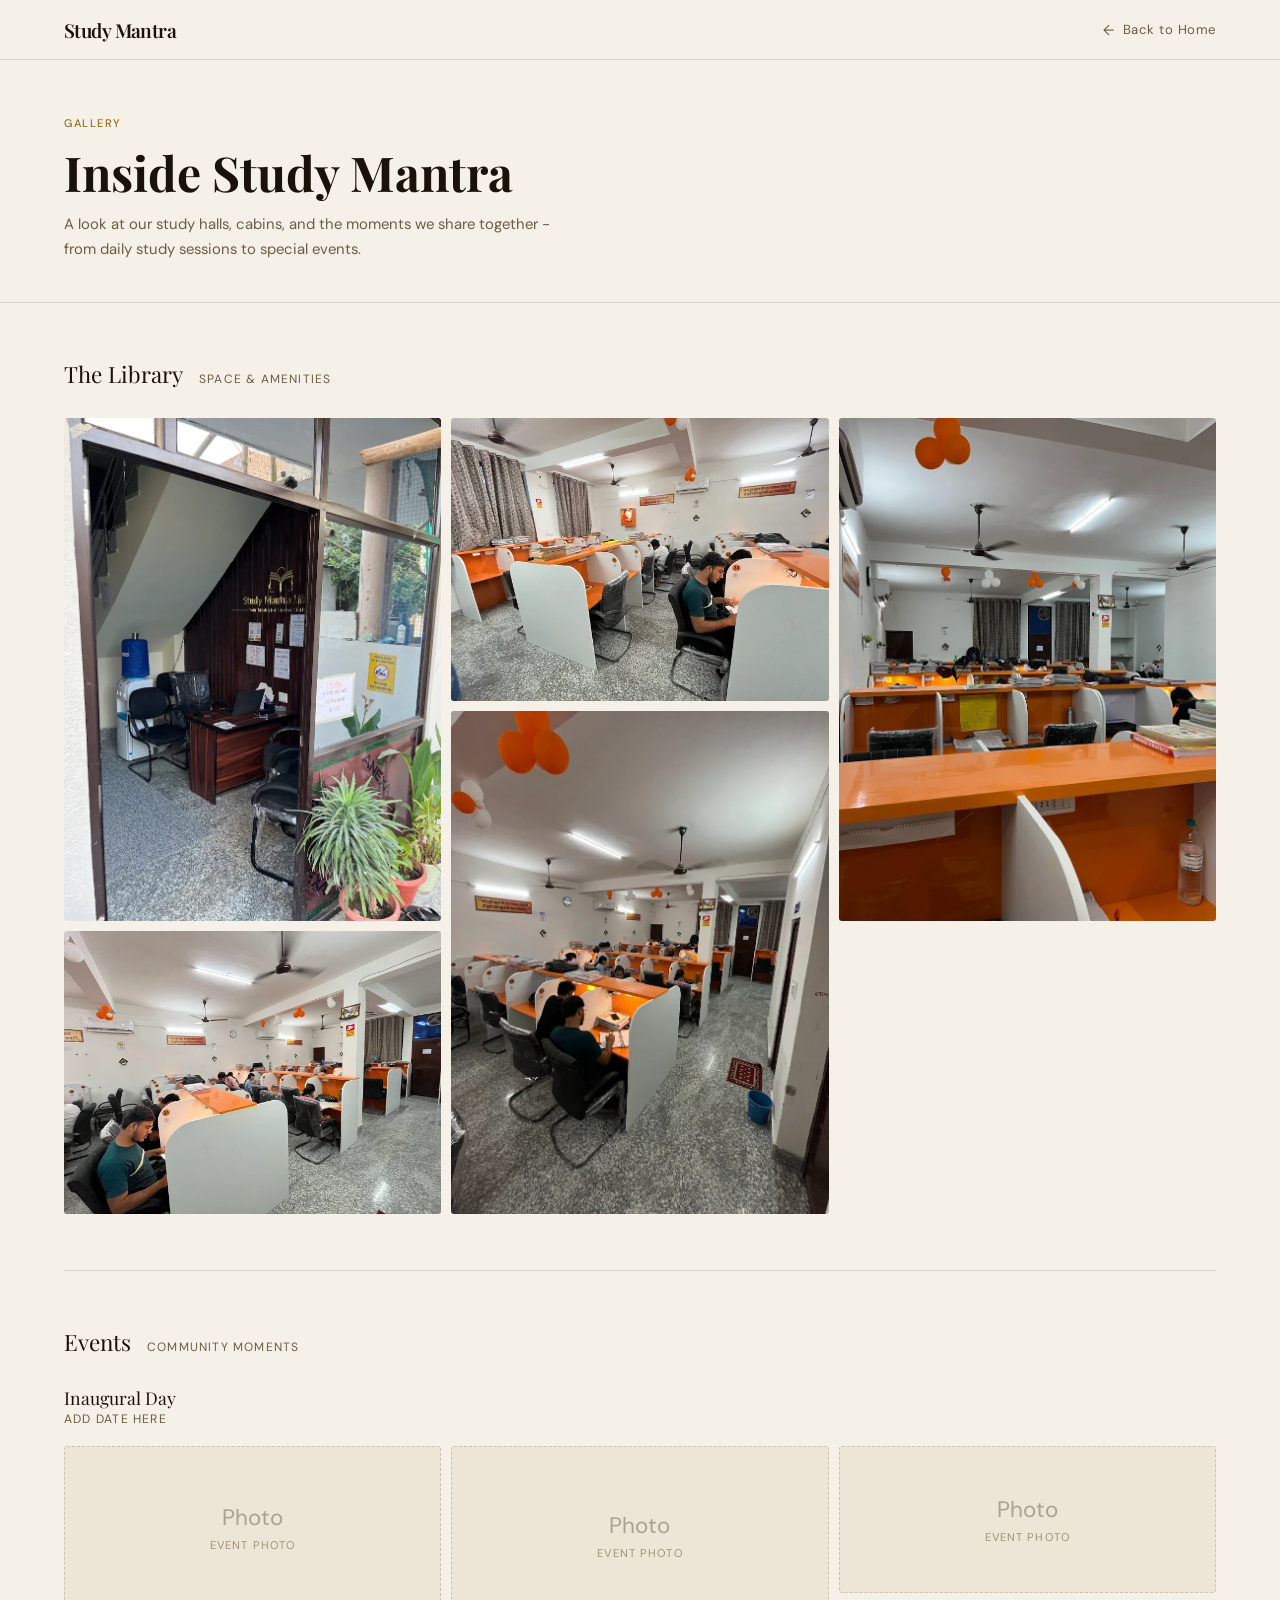
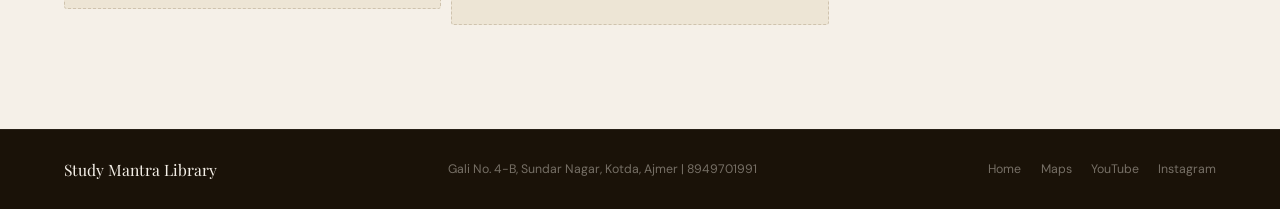
==== gallery.html @ 77e7d01d "fixed logo sizes" ====
<!DOCTYPE html>
<html lang="en">
<head>
  <meta charset="UTF-8" />
  <meta name="viewport" content="width=device-width, initial-scale=1.0" />
  <title>Gallery - Study Mantra Library</title>
  <meta
    name="description"
    content="Photos of Study Mantra Library - the study hall, cabins, amenities, and community events."
  />
  <link rel="icon" type="image/png" href="images/favicon.png" />
  <link rel="stylesheet" href="style.css" />
</head>
<body>

<!-- MINIMAL NAV -->
<nav class="nav-minimal">
  <a class="nav-logo" href="index.html">
    <img
      class="nav-logo-mark"
      src="images/logo.png"
      alt="Study Mantra"
      onerror="this.style.display='none';"
    />
    <span class="nav-logo-text">Study Mantra</span>
  </a>
  <a class="nav-back" href="index.html">Back to Home</a>
</nav>

<!-- GALLERY HERO -->
<div class="gallery-hero fade-up">
  <div class="section-label">Gallery</div>
  <h1>Inside Study Mantra</h1>
  <p>A look at our study halls, cabins, and the moments we share together - from daily study sessions to special events.</p>
</div>

<!-- LIBRARY PHOTOS -->
<section class="gallery-section">
  <div class="gallery-section-header">
    <div class="gallery-section-title">The Library</div>
    <div class="gallery-section-count">Space &amp; Amenities</div>
  </div>

  <div class="masonry" id="library-grid">
    <div class="masonry-item">
      <img src="images/Office.webp" alt="Front Office" loading="lazy" />
      <div class="photo-caption">Front Desk</div>
    </div>
    <div class="masonry-item">
      <img src="images/Hall.webp" alt="Study Hall" loading="lazy" />
      <div class="photo-caption">Study Hall</div>
    </div>
    <div class="masonry-item">
      <img src="images/Hall2.webp" alt="Study Hall" loading="lazy" />
      <div class="photo-caption">Study Hall</div>
    </div>
    <div class="masonry-item">
      <img src="images/Hall3.webp" alt="Study Hall" loading="lazy" />
      <div class="photo-caption">Study Hall</div>
    </div>
    <div class="masonry-item">
      <img src="images/Hall4.webp" alt="Study Hall" loading="lazy" />
      <div class="photo-caption">Study Hall</div>
    </div>
    <!--
      HOW TO ADD PHOTOS:
      Replace each placeholder block with:

      <div class="masonry-item">
        <img src="images/your-photo.jpg" alt="Brief description" loading="lazy" />
        <div class="photo-caption">Caption text here</div>
      </div>

      Tips:
      - Put your photos in an "images/" folder next to this HTML file
      - Use JPG for photos, PNG for graphics
      - Add loading="lazy" to keep the page fast
      - Vary portrait and landscape images for a natural masonry feel
      - Keep captions short (1-4 words) for best appearance
    -->
  </div>
</section>

<hr class="gallery-divider" />

<!-- EVENTS -->
<section class="gallery-section">
  <div class="gallery-section-header">
    <div class="gallery-section-title">Events</div>
    <div class="gallery-section-count">Community Moments</div>
  </div>

  <!--
    HOW TO ADD A NEW EVENT:
    Copy this block and paste it below the last event block.
    Replace the title, date, and photo placeholders.

    <div style="margin-bottom: 3rem;">
      <div style="margin-bottom: 1.2rem;">
        <div style="font-family:'Playfair Display',serif; font-size:1.1rem; color:var(--ink); margin-bottom:2px;">Event Name Here</div>
        <div style="font-size:0.76rem; color:var(--muted); text-transform:uppercase; letter-spacing:0.1em;">DD Month YYYY</div>
      </div>
      <div class="masonry">
        <div class="masonry-item"><img src="images/event-photo.jpg" alt="Event photo" loading="lazy" /></div>
      </div>
    </div>
  -->

  <div style="margin-bottom: 3rem;">
    <div style="margin-bottom: 1.2rem;">
      <div style="font-family:'Playfair Display',serif; font-size:1.1rem; color:var(--ink); margin-bottom:2px;">Inaugural Day</div>
      <div style="font-size:0.76rem; color:var(--muted); text-transform:uppercase; letter-spacing:0.1em;">Add Date Here</div>
    </div>
    <div class="masonry">
      <div class="masonry-item placeholder" style="padding:3.5rem 1rem;">
        <div class="ph-icon">Photo</div>
        <div class="ph-label">Event Photo</div>
      </div>
      <div class="masonry-item placeholder" style="padding:4rem 1rem;">
        <div class="ph-icon">Photo</div>
        <div class="ph-label">Event Photo</div>
      </div>
      <div class="masonry-item placeholder" style="padding:3rem 1rem;">
        <div class="ph-icon">Photo</div>
        <div class="ph-label">Event Photo</div>
      </div>
    </div>
  </div>

  <!-- Add more events below this comment -->
</section>

<div class="lightbox" id="gallery-lightbox" aria-hidden="true">
  <button class="lightbox-close" type="button" aria-label="Close photo viewer">&times;</button>
  <button class="lightbox-nav lightbox-prev" type="button" aria-label="Previous photo">&#10094;</button>
  <figure class="lightbox-figure">
    <img class="lightbox-image" src="" alt="" />
    <figcaption class="lightbox-caption"></figcaption>
  </figure>
  <button class="lightbox-nav lightbox-next" type="button" aria-label="Next photo">&#10095;</button>
</div>

<!-- FOOTER -->
<footer>
  <span class="footer-brand">Study Mantra Library</span>
  <span>Gali No. 4-B, Sundar Nagar, Kotda, Ajmer | 8949701991</span>
  <div class="footer-links">
    <a href="index.html">Home</a>
    <a href="https://maps.app.goo.gl/yKN7cbYZ8u37CAK4A" target="_blank">Maps</a>
    <a href="https://www.youtube.com/@StudyMantraLibrary" target="_blank">YouTube</a>
    <a href="https://www.instagram.com/studymantralibraryajmer/" target="_blank">Instagram</a>
  </div>
</footer>

<script src="script.js"></script>

</body>
</html>
---- style.css ----
@import url('https://fonts.googleapis.com/css2?family=Playfair+Display:ital,wght@0,700;1,400&family=DM+Sans:wght@300;400;500;700&family=Oswald:wght@600&display=swap');

*, *::before, *::after { box-sizing: border-box; margin: 0; padding: 0; }

:root {
  --ink: #1a1208;
  --cream: #f5f0e8;
  --warm: #ede5d5;
  --gold: #c8922a;
  --gold-dark: #9a6e1c;
  --rust: #b84c2b;
  --sage: #4a6741;
  --text: #2c2416;
  --muted: #6b5c44;
  --border: rgba(100,80,40,0.18);
  --card-bg: rgba(255,252,245,0.96);
}

html { scroll-behavior: smooth; }
body { font-family: 'DM Sans', sans-serif; background: var(--cream); color: var(--text); overflow-x: hidden; }

/* ── NAV (main) ── */
nav {
  position: sticky; top: 0; z-index: 100;
  background: rgba(245,240,232,0.95); backdrop-filter: blur(12px);
  border-bottom: 1px solid var(--border);
  padding: 0 5vw; display: flex; align-items: center; justify-content: space-between; height: 60px;
}
.nav-logo {
  --nav-logo-size: 2.5rem;
  font-family: 'Playfair Display', 'DM Sans', sans-serif;
  font-size: 1.2rem;
  font-weight: 600;
  line-height: 1;
  color: var(--ink);
  letter-spacing: -0.03em;
  text-decoration: none;
  display: inline-flex;
  align-items: center;
  gap: 0.4rem;
  white-space: nowrap;
}
.nav-logo-mark {
  width: var(--nav-logo-size);
  height: var(--nav-logo-size);
  object-fit: contain;
  display: block;
  flex-shrink: 0;
}
.nav-logo-text {
  display: inline-flex;
  align-items: baseline;
  transform: translateY(1px);
}
.nav-links { display: flex; gap: 2rem; list-style: none; }
.nav-links a { text-decoration: none; font-size: 0.84rem; color: var(--muted); letter-spacing: 0.03em; transition: color 0.2s; }
.nav-links a:hover { color: var(--gold); }
.nav-cta { background: var(--gold); color: #fff; border: none; padding: 8px 20px; border-radius: 2px; font-size: 0.81rem; font-family: 'DM Sans', sans-serif; font-weight: 500; cursor: pointer; letter-spacing: 0.04em; transition: background 0.2s; text-decoration: none; display: inline-block; }
.nav-cta:hover { background: var(--gold-dark); }

/* ── NAV (gallery page — minimal) ── */
.nav-minimal {
  position: sticky; top: 0; z-index: 100;
  background: rgba(245,240,232,0.95); backdrop-filter: blur(12px);
  border-bottom: 1px solid var(--border);
  padding: 0 5vw; display: flex; align-items: center; justify-content: space-between; height: 60px;
}
.nav-back { display: inline-flex; align-items: center; gap: 8px; text-decoration: none; font-size: 0.82rem; color: var(--muted); letter-spacing: 0.04em; transition: color 0.2s; }
.nav-back:hover { color: var(--gold-dark); }
.nav-back::before { content: '←'; font-size: 0.9rem; }

/* ── SHARED SECTION STYLES ── */
section { padding: 5rem 5vw; }
.section-label { font-size: 0.69rem; text-transform: uppercase; letter-spacing: 0.14em; color: var(--gold-dark); font-weight: 500; margin-bottom: 0.6rem; }
.section-title { font-family: 'Playfair Display', serif; font-size: clamp(1.7rem, 3vw, 2.5rem); line-height: 1.2; color: var(--ink); margin-bottom: 0.9rem; }
.section-sub { font-size: 0.95rem; color: var(--muted); line-height: 1.7; max-width: 52ch; }
.divider { width: 48px; height: 2px; background: var(--gold); margin: 0.8rem 0 1.4rem; }

/* ── BUTTONS ── */
.btn-primary { background: var(--ink); color: var(--cream); padding: 12px 26px; border: none; border-radius: 2px; font-size: 0.87rem; font-family: 'DM Sans', sans-serif; font-weight: 500; cursor: pointer; letter-spacing: 0.03em; text-decoration: none; display: inline-block; transition: background 0.2s; }
.btn-primary:hover { background: #3a2e1a; }
.btn-outline { background: transparent; color: var(--ink); padding: 11px 22px; border: 1.5px solid var(--border); border-radius: 2px; font-size: 0.85rem; font-family: 'DM Sans', sans-serif; cursor: pointer; letter-spacing: 0.03em; text-decoration: none; display: inline-block; transition: border-color 0.2s, color 0.2s; }
.btn-outline:hover { border-color: var(--gold); color: var(--gold-dark); }

/* ── HERO ── */
.hero { padding: 5rem 5vw; display: grid; grid-template-columns: 1fr 1fr; align-items: center; gap: 4rem; position: relative; overflow: hidden; }
.hero::before { content: ''; position: absolute; inset: 0; background: radial-gradient(ellipse 60% 60% at 70% 40%, rgba(200,146,42,0.09) 0%, transparent 70%), radial-gradient(ellipse 40% 50% at 20% 80%, rgba(74,103,65,0.06) 0%, transparent 60%); pointer-events: none; }
.hero-eyebrow { display: inline-flex; align-items: center; gap: 8px; font-size: 0.71rem; letter-spacing: 0.14em; text-transform: uppercase; color: var(--gold-dark); font-weight: 500; margin-bottom: 1.2rem; }
.hero-eyebrow::before { content: ''; display: block; width: 28px; height: 1.5px; background: var(--gold); }
.hero h1 { font-family: 'Playfair Display', serif; font-size: clamp(2.3rem, 4.5vw, 3.8rem); line-height: 1.12; color: var(--ink); margin-bottom: 1.2rem; }
.hero h1 em { font-style: italic; color: var(--gold); }
.hero-desc { font-size: 0.97rem; line-height: 1.75; color: var(--muted); max-width: 44ch; margin-bottom: 2rem; }
.hero-actions { display: flex; gap: 1rem; align-items: center; flex-wrap: wrap; }

/* HERO CARD */
.hero-visual { position: relative; display: flex; justify-content: center; align-items: center; }
.hero-card { background: var(--card-bg); border: 1px solid var(--border); border-radius: 4px; padding: 1.8rem; width: 100%; max-width: 380px; box-shadow: 0 8px 48px rgba(60,40,10,0.10); }
.stat-row { display: grid; grid-template-columns: 1fr 1fr 1fr; gap: 10px; margin-bottom: 1.4rem; }
.stat-box { background: var(--warm); border-radius: 3px; padding: 12px 8px; text-align: center; }
.stat-num { font-family: 'Playfair Display', serif; font-size: 1.5rem; font-weight: 700; color: var(--ink); display: block; }
.stat-lbl { font-size: 0.64rem; color: var(--muted); text-transform: uppercase; letter-spacing: 0.08em; margin-top: 2px; display: block; }
.mini-bar-wrap { margin-bottom: 0.6rem; }
.mini-bar-label { display: flex; justify-content: space-between; font-size: 0.75rem; color: var(--muted); margin-bottom: 4px; }
.mini-bar { height: 6px; background: var(--warm); border-radius: 3px; overflow: hidden; }
.mini-bar-fill { height: 100%; border-radius: 3px; background: var(--gold); }
.mini-bar-fill.sage { background: var(--sage); }
.badge-row { display: flex; gap: 5px; flex-wrap: wrap; margin-top: 1.1rem; }
.badge { background: var(--warm); border: 1px solid var(--border); padding: 3px 8px; border-radius: 2px; font-size: 0.67rem; color: var(--muted); letter-spacing: 0.03em; }
.badge.active { background: var(--gold); color: #fff; border-color: var(--gold); }

/* ── AMENITIES ── */
.services-grid {
  display: grid;
  grid-template-columns: repeat(4, 1fr);
  gap: 1.5px;
  background: var(--border);
  border: 1.5px solid var(--border);
  margin-top: 2.8rem;
}
@media (max-width: 960px) { .services-grid { grid-template-columns: repeat(3, 1fr); } }
@media (max-width: 600px) { .services-grid { grid-template-columns: repeat(2, 1fr); } }
.service-card { background: var(--card-bg); padding: 1.9rem 1.7rem; transition: background 0.2s; }
.service-card:hover { background: #fbf0da; }
.service-icon { width: 33px; height: 33px; background: var(--warm); border-radius: 50%; display: flex; align-items: center; justify-content: center; margin-bottom: 1rem; font-size: 0.9rem; }
.service-name { font-family: 'Playfair Display', serif; font-size: 0.98rem; font-weight: 700; color: var(--ink); margin-bottom: 0.4rem; }
.service-desc { font-size: 0.83rem; line-height: 1.6; color: var(--muted); }
.service-tag { display: inline-block; margin-top: 0.8rem; font-size: 0.67rem; text-transform: uppercase; letter-spacing: 0.09em; color: var(--gold-dark); border-bottom: 1.5px solid var(--gold); padding-bottom: 1px; }

/* ── GALLERY TEASER (index page) ── */
.gallery-teaser { background: var(--warm); }
.gallery-teaser-grid {
  margin-top: 2.5rem;
  display: grid;
  grid-template-columns: repeat(4, 1fr);
  gap: 8px;
}
.teaser-img {
  aspect-ratio: 1;
  background: var(--border);
  border-radius: 3px;
  overflow: hidden;
  position: relative;
  transition: transform 0.3s ease, box-shadow 0.3s ease;
}
.teaser-img:hover { transform: translateY(-5px); box-shadow: 0 12px 32px rgba(60,40,10,0.15); }
.teaser-img img { width: 100%; height: 100%; object-fit: cover; display: block; transition: transform 0.4s ease; }
.teaser-img:hover img { transform: scale(1.04); }
/* placeholder when no image */
.teaser-img.placeholder {
  background: var(--warm);
  border: 1.5px dashed rgba(100,80,40,0.25);
  display: flex; align-items: center; justify-content: center;
}
.teaser-img.placeholder::after { content: 'Photo'; font-size: 0.7rem; color: var(--muted); letter-spacing: 0.08em; text-transform: uppercase; }
.gallery-teaser-footer { margin-top: 1.6rem; display: flex; align-items: center; gap: 1.2rem; }
.gallery-count { font-size: 0.82rem; color: var(--muted); }

/* ── OCCUPANCY ── */
.occupancy-section { background: var(--cream); border-top: 1.5px solid var(--border); border-bottom: 1.5px solid var(--border); }
.occ-header { display: flex; justify-content: space-between; align-items: flex-end; margin-bottom: 2.5rem; flex-wrap: wrap; gap: 1rem; }
.occ-updated { font-size: 0.78rem; color: var(--muted); font-style: italic; }
.occ-grid { display: grid; grid-template-columns: 1fr 1fr; gap: 2.5rem; align-items: start; }
.seat-grid { display: grid; grid-template-columns: repeat(10, 1fr); gap: 5px; }
.seat { aspect-ratio: 1; border-radius: 2px; background: var(--warm); border: 1px solid var(--border); }
.seat.occupied { background: var(--gold); border-color: var(--gold-dark); }
.seat.reserved { background: var(--rust); border-color: #8a3420; opacity: 0.8; }
.seat-legend { display: flex; gap: 16px; flex-wrap: wrap; margin-top: 1rem; font-size: 0.75rem; color: var(--muted); }
.legend-item { display: flex; align-items: center; gap: 5px; }
.legend-dot { width: 10px; height: 10px; border-radius: 2px; }
.occ-stats { display: flex; flex-direction: column; gap: 1.2rem; }
.occ-stat-card { background: var(--card-bg); border: 1px solid var(--border); border-radius: 3px; padding: 1.2rem 1.4rem; }
.occ-stat-label { font-size: 0.7rem; text-transform: uppercase; letter-spacing: 0.1em; color: var(--muted); margin-bottom: 0.3rem; }
.occ-stat-value { font-family: 'Playfair Display', serif; font-size: 1.9rem; font-weight: 700; color: var(--ink); }
.occ-stat-sub { font-size: 0.77rem; color: var(--muted); margin-top: 2px; }
.occ-bar-wrap { margin-top: 0.7rem; }
.occ-bar { height: 8px; background: var(--warm); border-radius: 4px; overflow: hidden; }
.occ-bar-fill { height: 100%; border-radius: 4px; background: var(--gold); }
.occ-slots { display: flex; flex-direction: column; gap: 8px; margin-top: 0.8rem; }
.occ-slot-row { display: flex; justify-content: space-between; align-items: center; font-size: 0.8rem; }
.occ-slot-name { color: var(--muted); }
.occ-slot-pct { font-weight: 500; color: var(--ink); }

/* ── PLANS ── */
.plans-header { margin-bottom: 2.8rem; }
.plans-grid { display: grid; grid-template-columns: repeat(3, 1fr); gap: 1.5rem; }
.plan-card { background: var(--card-bg); border: 1.5px solid var(--border); border-radius: 4px; padding: 2rem 1.8rem; position: relative; transition: border-color 0.2s; display: flex; flex-direction: column; }
.plan-card:hover { border-color: var(--gold); }
.plan-card.featured { border-color: var(--gold); background: #fffcf4; }
.plan-best { position: absolute; top: -12px; left: 50%; transform: translateX(-50%); background: var(--gold); color: #fff; font-size: 0.65rem; letter-spacing: 0.1em; text-transform: uppercase; padding: 3px 14px; border-radius: 2px; white-space: nowrap; }
.plan-slot-tag { display: inline-block; font-size: 0.67rem; text-transform: uppercase; letter-spacing: 0.1em; color: var(--muted); background: var(--warm); border: 1px solid var(--border); padding: 3px 10px; border-radius: 2px; margin-bottom: 0.8rem; }
.plan-name { font-family: 'Playfair Display', serif; font-size: 1.15rem; color: var(--ink); margin-bottom: 0.2rem; }
.plan-timing { font-size: 0.79rem; color: var(--gold-dark); font-weight: 500; margin-bottom: 0.9rem; letter-spacing: 0.01em; }
.plan-price { font-family: 'Playfair Display', serif; font-size: 2.2rem; font-weight: 700; color: var(--ink); line-height: 1; }
.plan-price span { font-size: 0.8rem; font-family: 'DM Sans', sans-serif; color: var(--muted); font-weight: 400; }
.plan-desc { font-size: 0.81rem; color: var(--muted); margin: 0.9rem 0 1.1rem; line-height: 1.6; }
.plan-features { list-style: none; display: flex; flex-direction: column; gap: 7px; margin-bottom: 1.6rem; }
.plan-features li { font-size: 0.81rem; color: var(--muted); display: flex; align-items: center; gap: 8px; }
.plan-features li::before { content: ''; width: 13px; height: 13px; border-radius: 50%; background: var(--warm); border: 1.5px solid var(--gold); flex-shrink: 0; }
.plan-btn { width: 100%; margin-top: auto; padding: 11px; background: transparent; border: 1.5px solid var(--border); border-radius: 2px; font-family: 'DM Sans', sans-serif; font-size: 0.84rem; cursor: pointer; color: var(--ink); letter-spacing: 0.04em; transition: all 0.2s; display: block; text-align: center; text-decoration: none; box-sizing: border-box; }
.plan-btn:hover, .plan-card.featured .plan-btn { background: var(--gold); color: #fff; border-color: var(--gold); }

/* ── ABOUT ── */
.about-section { background: var(--ink); color: var(--cream); }
.about-section .section-title { color: var(--cream); }
.about-section .section-sub { color: rgba(245,240,232,0.55); }
.about-section .section-label { color: var(--gold); }
.about-grid { display: grid; grid-template-columns: 1fr 1fr; gap: 5rem; align-items: center; margin-top: 3rem; }
.about-facts { display: flex; flex-direction: column; gap: 1.3rem; }
.about-fact { border-left: 2px solid var(--gold); padding-left: 1.2rem; }
.fact-num { font-family: 'Playfair Display', serif; font-size: 1.85rem; font-weight: 700; color: var(--gold); }
.fact-desc { font-size: 0.82rem; color: rgba(245,240,232,0.48); margin-top: 2px; }
.about-text { font-size: 0.93rem; line-height: 1.85; color: rgba(245,240,232,0.68); }
.about-text p { margin-bottom: 1rem; }

/* ── CONTACT ── */
.contact-grid { display: grid; grid-template-columns: 1fr 1fr; gap: 4rem; align-items: start; margin-top: 2.8rem; }
.contact-info { display: flex; flex-direction: column; gap: 1.3rem; }
.contact-item { display: flex; align-items: flex-start; gap: 12px; }
.contact-icon { width: 33px; height: 33px; border-radius: 50%; background: var(--warm); flex-shrink: 0; display: flex; align-items: center; justify-content: center; font-size: 0.8rem; }
.contact-label { font-size: 0.69rem; text-transform: uppercase; letter-spacing: 0.1em; color: var(--muted); }
.contact-value { font-size: 0.91rem; color: var(--ink); margin-top: 2px; line-height: 1.6; }
.contact-value a { color: var(--gold-dark); text-decoration: none; }
.contact-value a:hover { text-decoration: underline; }
.contact-form { display: flex; flex-direction: column; gap: 0.9rem; }
.form-row { display: grid; grid-template-columns: 1fr 1fr; gap: 0.9rem; }
.form-field { display: flex; flex-direction: column; gap: 4px; }
.form-label { font-size: 0.7rem; text-transform: uppercase; letter-spacing: 0.09em; color: var(--muted); }
.form-input { background: var(--warm); border: 1.5px solid var(--border); border-radius: 2px; padding: 10px 12px; font-family: 'DM Sans', sans-serif; font-size: 0.87rem; color: var(--ink); outline: none; transition: border-color 0.2s; width: 100%; }
.form-input:focus { border-color: var(--gold); }
.form-textarea { resize: vertical; min-height: 85px; }
.form-submit { background: var(--gold); color: #fff; border: none; padding: 12px 26px; border-radius: 2px; font-size: 0.85rem; font-family: 'DM Sans', sans-serif; font-weight: 500; cursor: pointer; letter-spacing: 0.05em; align-self: flex-start; transition: background 0.2s; }
.form-submit:hover { background: var(--gold-dark); }
.map-wrap { margin-top: 1.8rem; border: 1.5px solid var(--border); border-radius: 4px; overflow: hidden; }
.map-wrap iframe { display: block; width: 100%; height: 300px; border: none; }

/* ── FOOTER ── */
footer { background: var(--ink); color: rgba(245,240,232,0.42); padding: 1.8rem 5vw; display: flex; justify-content: space-between; align-items: center; flex-wrap: wrap; gap: 1rem; font-size: 0.77rem; border-top: 1px solid rgba(255,255,255,0.06); }
.footer-brand { font-family: 'Playfair Display', serif; color: var(--cream); font-size: 0.98rem; }
.footer-links { display: flex; gap: 1.2rem; }
.footer-links a { color: rgba(245,240,232,0.42); text-decoration: none; transition: color 0.2s; }
.footer-links a:hover { color: var(--gold); }

/* ── GALLERY PAGE ── */
.gallery-hero { padding: 3.5rem 5vw 2.5rem; border-bottom: 1px solid var(--border); }
.gallery-hero h1 { font-family: 'Playfair Display', serif; font-size: clamp(2rem, 4vw, 3rem); color: var(--ink); margin-bottom: 0.5rem; }
.gallery-hero p { font-size: 0.93rem; color: var(--muted); max-width: 50ch; line-height: 1.7; }

.gallery-section { padding: 3.5rem 5vw; }
.gallery-section + .gallery-section { padding-top: 0; }

.gallery-section-header { display: flex; align-items: baseline; gap: 1rem; margin-bottom: 1.8rem; }
.gallery-section-title { font-family: 'Playfair Display', serif; font-size: 1.4rem; color: var(--ink); }
.gallery-section-count { font-size: 0.75rem; color: var(--muted); text-transform: uppercase; letter-spacing: 0.1em; }

/* Masonry via CSS columns */
.masonry {
  columns: 3;
  column-gap: 10px;
}
.masonry-item {
  break-inside: avoid;
  margin-bottom: 10px;
  border-radius: 3px;
  overflow: hidden;
  position: relative;
  background: var(--warm);
  cursor: pointer;
}
.masonry-item { transition: transform 0.3s ease, box-shadow 0.3s ease; }
.masonry-item:focus-visible {
  outline: 3px solid rgba(200,146,42,0.45);
  outline-offset: 3px;
}
.masonry-item:hover { transform: translateY(-5px); box-shadow: 0 12px 32px rgba(60,40,10,0.15); }
.masonry-item img { display: block; width: 100%; height: auto; transition: transform 0.4s ease; }
.masonry-item:hover img { transform: scale(1.03); }
.masonry-item .photo-caption {
  position: absolute; bottom: 0; left: 0; right: 0;
  padding: 0.6rem 0.8rem;
  background: linear-gradient(transparent, rgba(26,18,8,0.72));
  font-size: 0.75rem; color: rgba(245,240,232,0.9);
  opacity: 0; transition: opacity 0.3s;
}
.masonry-item:hover .photo-caption { opacity: 1; }

/* placeholder tiles for gallery */
.masonry-item.placeholder {
  border: 1.5px dashed rgba(100,80,40,0.22);
  display: flex; flex-direction: column;
  align-items: center; justify-content: center;
  gap: 6px; padding: 2.5rem 1rem;
  background: var(--warm);
}
.masonry-item.placeholder .ph-icon { font-size: 1.4rem; opacity: 0.35; }
.masonry-item.placeholder .ph-label { font-size: 0.7rem; text-transform: uppercase; letter-spacing: 0.1em; color: var(--muted); opacity: 0.6; }
.masonry-item.placeholder { cursor: default; }

.lightbox-open { overflow: hidden; }
.lightbox {
  position: fixed;
  inset: 0;
  z-index: 300;
  display: none;
  align-items: center;
  justify-content: center;
  gap: 1rem;
  padding: 2rem;
  background: rgba(26,18,8,0.9);
}
.lightbox.is-open { display: flex; }
.lightbox-figure {
  margin: 0;
  max-width: min(92vw, 1100px);
  max-height: 90vh;
  display: flex;
  flex-direction: column;
  align-items: center;
  gap: 0.85rem;
}
.lightbox-image {
  display: block;
  max-width: 100%;
  max-height: calc(90vh - 4rem);
  border-radius: 6px;
  box-shadow: 0 24px 60px rgba(0,0,0,0.35);
}
.lightbox-caption {
  font-size: 0.9rem;
  color: rgba(245,240,232,0.92);
  text-align: center;
}
.lightbox-close,
.lightbox-nav {
  border: none;
  background: rgba(245,240,232,0.14);
  color: var(--cream);
  cursor: pointer;
}
.lightbox-close {
  position: absolute;
  top: 1.25rem;
  right: 1.25rem;
  width: 44px;
  height: 44px;
  border-radius: 999px;
  font-size: 1.8rem;
  line-height: 1;
}
.lightbox-nav {
  width: 48px;
  height: 48px;
  border-radius: 999px;
  font-size: 1.5rem;
  flex-shrink: 0;
}
.lightbox-close:hover,
.lightbox-nav:hover,
.lightbox-close:focus-visible,
.lightbox-nav:focus-visible {
  background: rgba(245,240,232,0.24);
  outline: none;
}

.gallery-divider { border: none; border-top: 1.5px solid var(--border); margin: 0 5vw; }

/* ── ANIMATIONS ── */
@keyframes fadeUp { from { opacity: 0; transform: translateY(20px); } to { opacity: 1; transform: translateY(0); } }
.fade-up   { animation: fadeUp 0.7s 0.00s ease both; }
.fade-up-2 { animation: fadeUp 0.7s 0.12s ease both; }

/* ── RESPONSIVE ── */
@media (max-width: 900px) {
  .masonry { columns: 2; }
}
@media (max-width: 875px) {
  .nav-logo {
    --nav-logo-size: 3rem;
    gap: 0;
  }
  .nav-logo-text { display: none; }
}
@media (max-width: 800px) {
  .plans-grid { grid-template-columns: 1fr; }
  .gallery-teaser-grid { grid-template-columns: repeat(2, 1fr); }
}
@media (max-width: 720px) {
  .hero { grid-template-columns: 1fr; padding-top: 3rem; padding-bottom: 3rem; }
  .hero-visual { display: none; }
  .occ-grid { grid-template-columns: 1fr; }
  .about-grid { grid-template-columns: 1fr; gap: 2.5rem; }
  .contact-grid { grid-template-columns: 1fr; }
  .form-row { grid-template-columns: 1fr; }
  .nav-links { display: none; }
  .masonry { columns: 1; }
  .lightbox {
    padding: 1rem;
    gap: 0.5rem;
  }
  .lightbox-nav {
    position: absolute;
    bottom: 1rem;
  }
  .lightbox-prev { left: 1rem; }
  .lightbox-next { right: 1rem; }
  .lightbox-close {
    top: 0.75rem;
    right: 0.75rem;
  }
  .lightbox-image { max-height: calc(100vh - 8rem); }
}
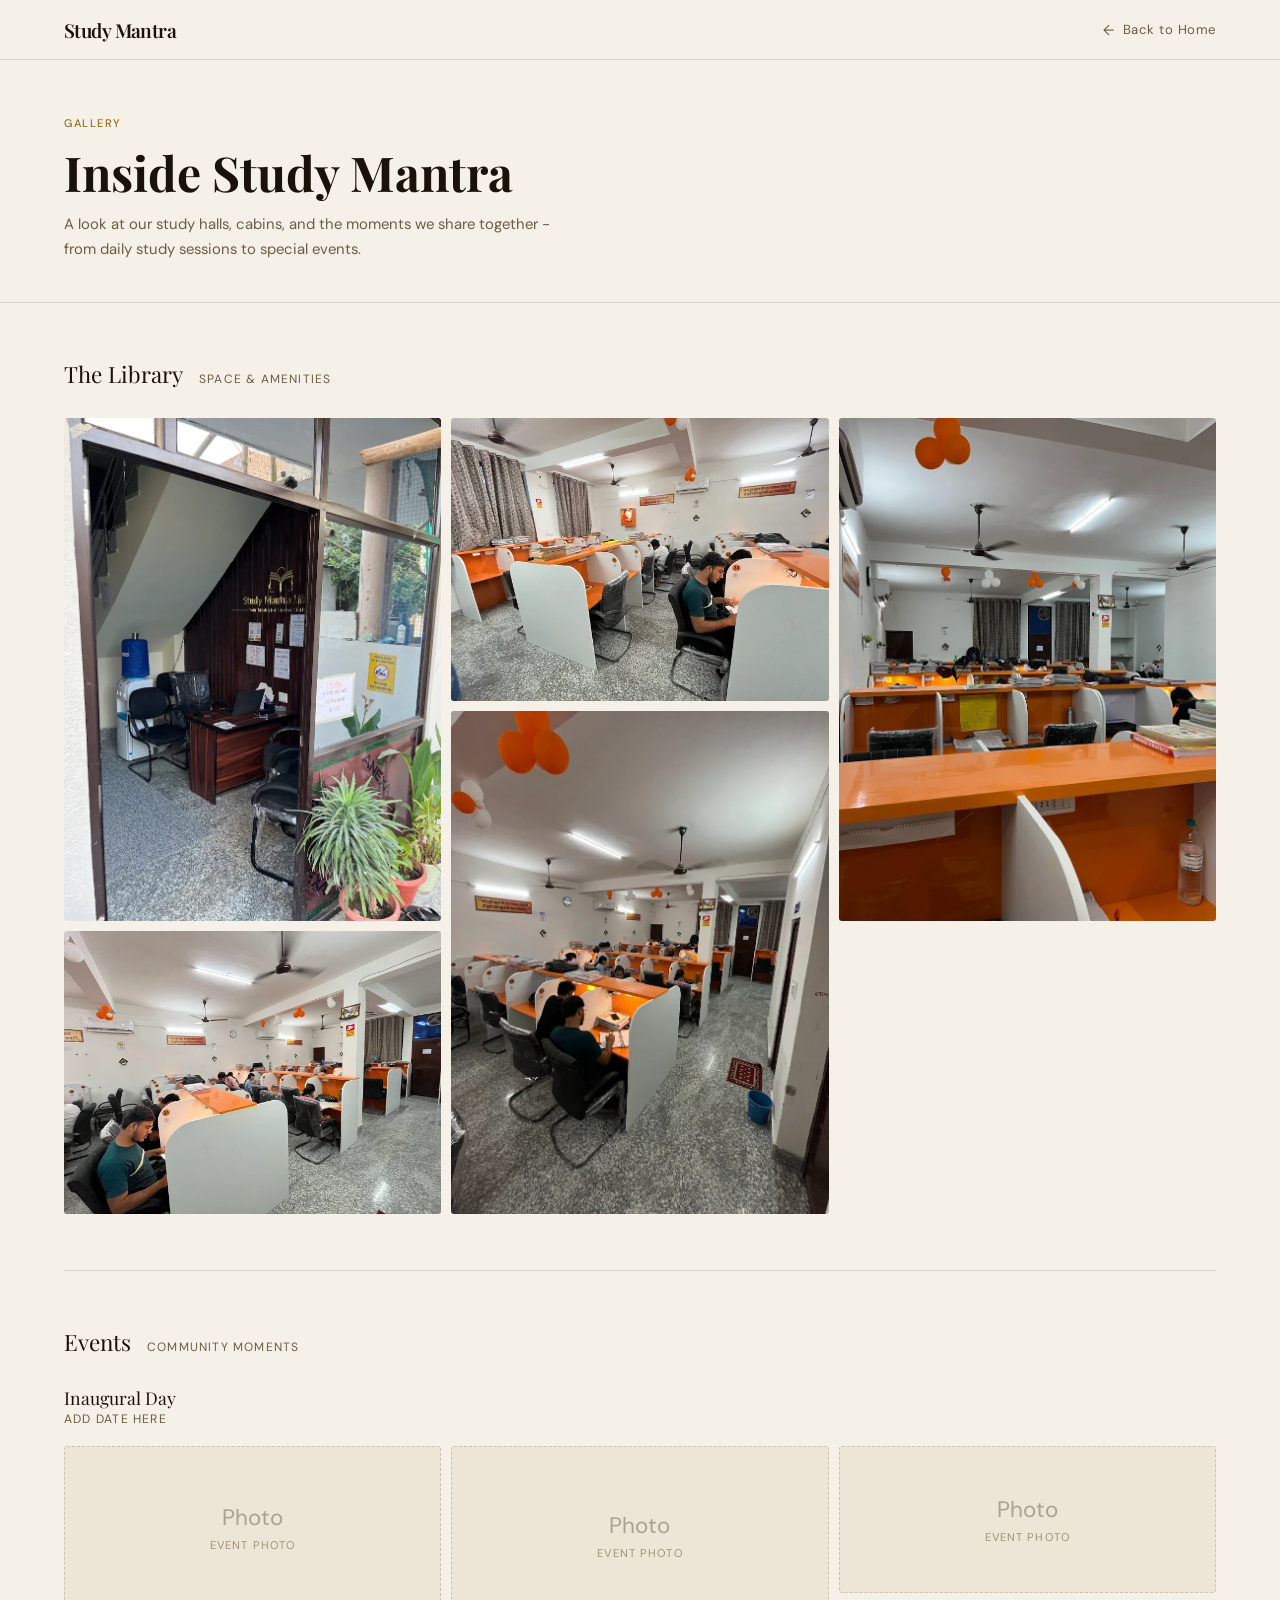
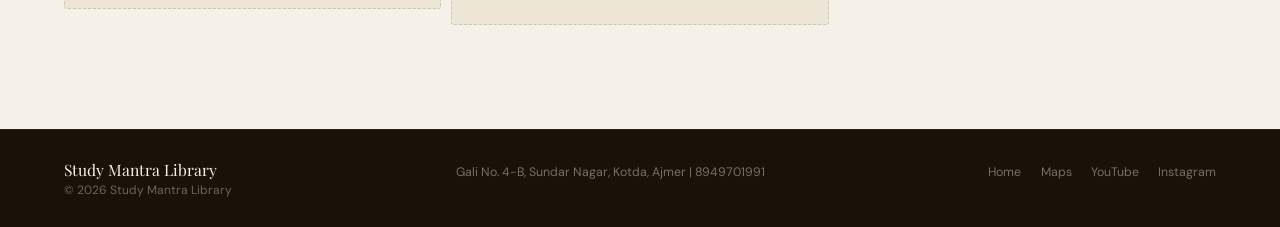
==== commit 98e8dce6: "modified footer to add copyright line" ====
--- a/gallery.html
+++ b/gallery.html
@@ -8,6 +8,7 @@
     name="description"
     content="Photos of Study Mantra Library - the study hall, cabins, amenities, and community events."
   />
+  <link rel="icon" type="image/png" href="images/favicon.ico" />
   <link rel="icon" type="image/png" href="images/favicon.png" />
   <link rel="stylesheet" href="style.css" />
 </head>
@@ -142,7 +143,10 @@
 
 <!-- FOOTER -->
 <footer>
+  <div class="footer-brand-block">
   <span class="footer-brand">Study Mantra Library</span>
+  <span class="footer-copy">© 2026 Study Mantra Library</span>
+  </div>
   <span>Gali No. 4-B, Sundar Nagar, Kotda, Ajmer | 8949701991</span>
   <div class="footer-links">
     <a href="index.html">Home</a>
--- a/style.css
+++ b/style.css
@@ -37,7 +37,6 @@
   text-decoration: none;
   display: inline-flex;
   align-items: center;
-  gap: 0.4rem;
   white-space: nowrap;
 }
 .nav-logo-mark {
@@ -234,10 +233,12 @@
 .map-wrap iframe { display: block; width: 100%; height: 300px; border: none; }
 
 /* ── FOOTER ── */
-footer { background: var(--ink); color: rgba(245,240,232,0.42); padding: 1.8rem 5vw; display: flex; justify-content: space-between; align-items: center; flex-wrap: wrap; gap: 1rem; font-size: 0.77rem; border-top: 1px solid rgba(255,255,255,0.06); }
+footer { background: var(--ink); color: rgba(245,240,232,0.42); padding: 1.8rem 5vw; display: flex; justify-content: space-between; align-items: baseline; flex-wrap: wrap; gap: 1rem; font-size: 0.77rem; border-top: 1px solid rgba(255,255,255,0.06); }
+.footer-brand-block {display: flex; flex-direction: column; }
 .footer-brand { font-family: 'Playfair Display', serif; color: var(--cream); font-size: 0.98rem; }
+.footer-copy {font-size: 12px;  opacity: 0.9; margin-top: 2px;}
 .footer-links { display: flex; gap: 1.2rem; }
-.footer-links a { color: rgba(245,240,232,0.42); text-decoration: none; transition: color 0.2s; }
+.footer-links a { color: rgba(245,240,232,0.42); text-decoration: none  ; transition: color 0.2s; }
 .footer-links a:hover { color: var(--gold); }
 
 /* ── GALLERY PAGE ── */
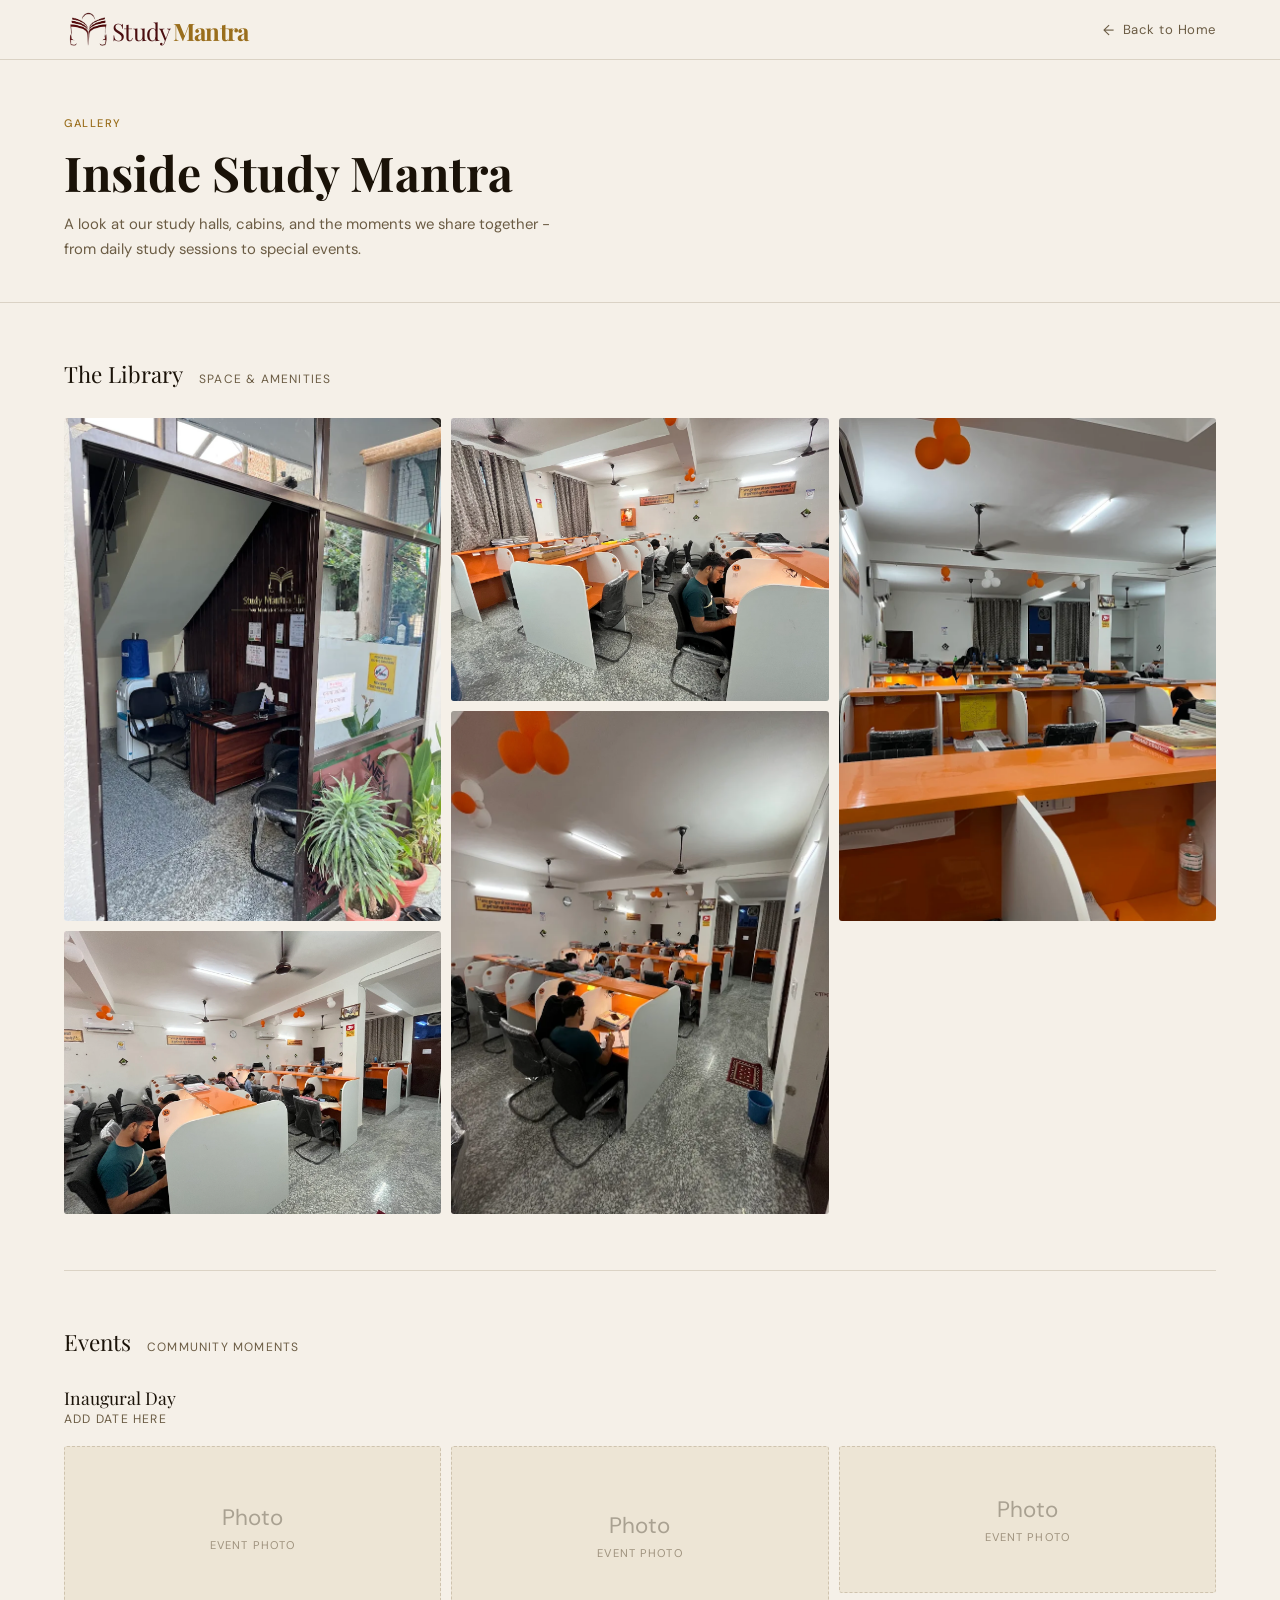
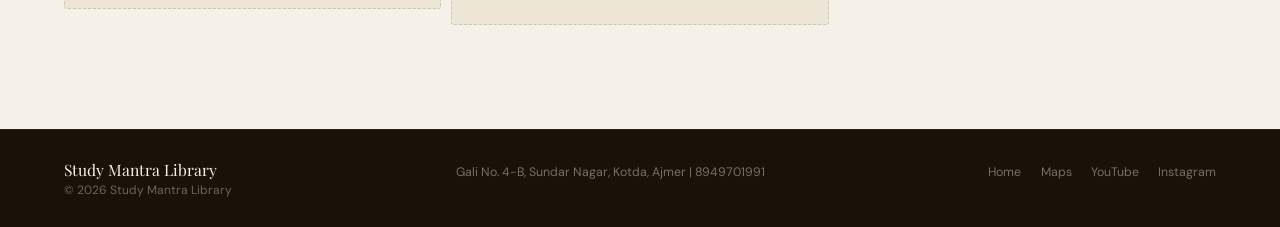
==== commit b3182fd6: "Refine responsive navbar logo lockup" ====
--- a/gallery.html
+++ b/gallery.html
@@ -23,7 +23,10 @@
       alt="Study Mantra"
       onerror="this.style.display='none';"
     />
-    <span class="nav-logo-text">Study Mantra</span>
+    <span class="nav-logo-text">
+      <span class="nav-logo-study">Study</span>
+      <span class="nav-logo-mantra">Mantra</span>
+    </span>
   </a>
   <a class="nav-back" href="index.html">Back to Home</a>
 </nav>
--- a/style.css
+++ b/style.css
@@ -1,8 +1,9 @@
-@import url('https://fonts.googleapis.com/css2?family=Playfair+Display:ital,wght@0,700;1,400&family=DM+Sans:wght@300;400;500;700&family=Oswald:wght@600&display=swap');
+@import url('https://fonts.googleapis.com/css2?family=Playfair+Display:ital,wght@0,400;0,600;0,700;1,400&family=DM+Sans:wght@300;400;500;700&family=Oswald:wght@600&display=swap');
 
 *, *::before, *::after { box-sizing: border-box; margin: 0; padding: 0; }
 
 :root {
+  --dark-ink: #4a0e10;
   --ink: #1a1208;
   --cream: #f5f0e8;
   --warm: #ede5d5;
@@ -27,12 +28,12 @@
   padding: 0 5vw; display: flex; align-items: center; justify-content: space-between; height: 60px;
 }
 .nav-logo {
-  --nav-logo-size: 2.5rem;
+  --nav-logo-size: 3.0rem;
   font-family: 'Playfair Display', 'DM Sans', sans-serif;
-  font-size: 1.2rem;
+  font-size: 1.5rem;
   font-weight: 600;
   line-height: 1;
-  color: var(--ink);
+  color: var(--dark-ink);
   letter-spacing: -0.03em;
   text-decoration: none;
   display: inline-flex;
@@ -46,11 +47,21 @@
   display: block;
   flex-shrink: 0;
 }
-.nav-logo-text {
+.nav-logo-text {  
   display: inline-flex;
   align-items: baseline;
   transform: translateY(1px);
-}
+  gap: 0.1em;
+}
+.nav-logo-study {
+  color: var(--dark-ink);
+  font-weight: 400;
+}
+.nav-logo-mantra {
+  color: var(--gold-dark);
+  font-weight: 700;
+}
+
 .nav-links { display: flex; gap: 2rem; list-style: none; }
 .nav-links a { text-decoration: none; font-size: 0.84rem; color: var(--muted); letter-spacing: 0.03em; transition: color 0.2s; }
 .nav-links a:hover { color: var(--gold); }
@@ -69,7 +80,7 @@
 .nav-back::before { content: '←'; font-size: 0.9rem; }
 
 /* ── SHARED SECTION STYLES ── */
-section { padding: 5rem 5vw; }
+section { padding: 4rem 5vw; }
 .section-label { font-size: 0.69rem; text-transform: uppercase; letter-spacing: 0.14em; color: var(--gold-dark); font-weight: 500; margin-bottom: 0.6rem; }
 .section-title { font-family: 'Playfair Display', serif; font-size: clamp(1.7rem, 3vw, 2.5rem); line-height: 1.2; color: var(--ink); margin-bottom: 0.9rem; }
 .section-sub { font-size: 0.95rem; color: var(--muted); line-height: 1.7; max-width: 52ch; }
@@ -82,7 +93,7 @@
 .btn-outline:hover { border-color: var(--gold); color: var(--gold-dark); }
 
 /* ── HERO ── */
-.hero { padding: 5rem 5vw; display: grid; grid-template-columns: 1fr 1fr; align-items: center; gap: 4rem; position: relative; overflow: hidden; }
+.hero {display: grid; grid-template-columns: 1fr 1fr; align-items: center; gap: 4rem; position: relative; overflow: hidden; }
 .hero::before { content: ''; position: absolute; inset: 0; background: radial-gradient(ellipse 60% 60% at 70% 40%, rgba(200,146,42,0.09) 0%, transparent 70%), radial-gradient(ellipse 40% 50% at 20% 80%, rgba(74,103,65,0.06) 0%, transparent 60%); pointer-events: none; }
 .hero-eyebrow { display: inline-flex; align-items: center; gap: 8px; font-size: 0.71rem; letter-spacing: 0.14em; text-transform: uppercase; color: var(--gold-dark); font-weight: 500; margin-bottom: 1.2rem; }
 .hero-eyebrow::before { content: ''; display: block; width: 28px; height: 1.5px; background: var(--gold); }
@@ -375,17 +386,27 @@
 }
 @media (max-width: 875px) {
   .nav-logo {
-    --nav-logo-size: 3rem;
-    gap: 0;
+    --nav-logo-size: 2rem;
+    flex-direction: column;
+    align-items: center;
+    gap: 0.05rem;
   }
-  .nav-logo-text { display: none; }
+  .nav-logo-text {
+    flex-direction: row;
+    align-items: baseline;
+    justify-content: center;
+    gap: 0.1em;
+    line-height: 1;
+    font-size: 1rem;
+    transform: translateY(-5px);
+  }
 }
 @media (max-width: 800px) {
   .plans-grid { grid-template-columns: 1fr; }
   .gallery-teaser-grid { grid-template-columns: repeat(2, 1fr); }
 }
 @media (max-width: 720px) {
-  .hero { grid-template-columns: 1fr; padding-top: 3rem; padding-bottom: 3rem; }
+  .hero { grid-template-columns: 1fr;}
   .hero-visual { display: none; }
   .occ-grid { grid-template-columns: 1fr; }
   .about-grid { grid-template-columns: 1fr; gap: 2.5rem; }
@@ -408,4 +429,5 @@
     right: 0.75rem;
   }
   .lightbox-image { max-height: calc(100vh - 8rem); }
-}
+  section { padding-top: 2rem; padding-bottom: 2rem;}
+}
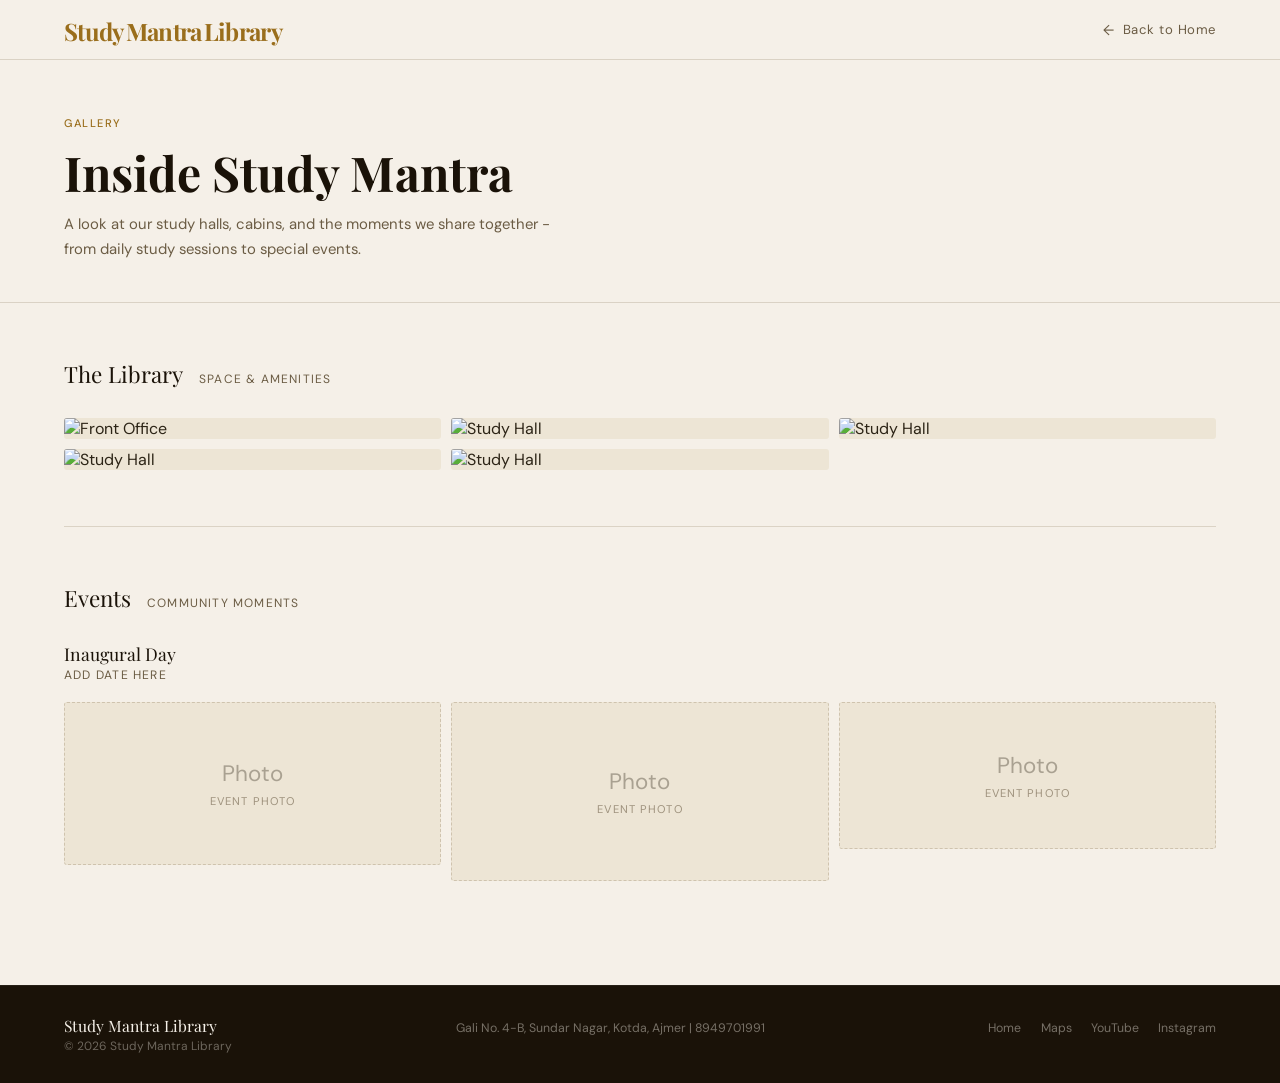
==== commit 8565c871: "Update image sources to use Cloudinary and remove unused image files" ====
--- a/gallery.html
+++ b/gallery.html
@@ -8,8 +8,8 @@
     name="description"
     content="Photos of Study Mantra Library - the study hall, cabins, amenities, and community events."
   />
-  <link rel="icon" type="image/png" href="images/favicon.ico" />
-  <link rel="icon" type="image/png" href="images/favicon.png" />
+  <link rel="icon" type="image/png" href="https://res.cloudinary.com/dxcdyjp0p/image/upload/q_auto/f_auto/v1776169775/favicon_pj7f7r.ico" />
+  <link rel="icon" type="image/png" href="https://res.cloudinary.com/dxcdyjp0p/image/upload/q_auto/f_auto/v1776169774/favicon_elmpme.png" />
   <link rel="stylesheet" href="style.css" />
 </head>
 <body>
@@ -19,13 +19,14 @@
   <a class="nav-logo" href="index.html">
     <img
       class="nav-logo-mark"
-      src="images/logo.png"
+      src="https://res.cloudinary.com/dxcdyjp0p/image/upload/q_auto/f_auto/v1776169770/logo_mddumn.png"
       alt="Study Mantra"
       onerror="this.style.display='none';"
     />
     <span class="nav-logo-text">
-      <span class="nav-logo-study">Study</span>
+      <span class="nav-logo-mantra">Study</span>
       <span class="nav-logo-mantra">Mantra</span>
+      <span><class class="nav-logo-mantra">Library</class></span>
     </span>
   </a>
   <a class="nav-back" href="index.html">Back to Home</a>
@@ -47,23 +48,23 @@
 
   <div class="masonry" id="library-grid">
     <div class="masonry-item">
-      <img src="images/Office.webp" alt="Front Office" loading="lazy" />
+      <img src="https://res.cloudinary.com/dxcdyjp0p/image/upload/f_auto,q_auto/Office_afjfah" alt="Front Office" loading="lazy" />
       <div class="photo-caption">Front Desk</div>
     </div>
     <div class="masonry-item">
-      <img src="images/Hall.webp" alt="Study Hall" loading="lazy" />
+      <img src="https://res.cloudinary.com/dxcdyjp0p/image/upload/q_auto/f_auto/v1776169776/Hall_nmibok.webp" alt="Study Hall" loading="lazy" />
       <div class="photo-caption">Study Hall</div>
     </div>
     <div class="masonry-item">
-      <img src="images/Hall2.webp" alt="Study Hall" loading="lazy" />
+      <img src="https://res.cloudinary.com/dxcdyjp0p/image/upload/q_auto/f_auto/v1776169771/Hall2_ssuho9.webp" alt="Study Hall" loading="lazy" />
       <div class="photo-caption">Study Hall</div>
     </div>
     <div class="masonry-item">
-      <img src="images/Hall3.webp" alt="Study Hall" loading="lazy" />
+      <img src="https://res.cloudinary.com/dxcdyjp0p/image/upload/q_auto/f_auto/v1776169786/Hall3_xxxfho.webp" alt="Study Hall" loading="lazy" />
       <div class="photo-caption">Study Hall</div>
     </div>
     <div class="masonry-item">
-      <img src="images/Hall4.webp" alt="Study Hall" loading="lazy" />
+      <img src="https://res.cloudinary.com/dxcdyjp0p/image/upload/q_auto/f_auto/v1776169773/Hall4_hxrkrx.webp" alt="Study Hall" loading="lazy" />
       <div class="photo-caption">Study Hall</div>
     </div>
     <!--
--- a/style.css
+++ b/style.css
@@ -10,6 +10,9 @@
   --gold: #c8922a;
   --gold-dark: #9a6e1c;
   --rust: #b84c2b;
+  --rust-dark: #8a3420;
+  --moss: #5e7a47;
+  --moss-dark: #456036;
   --sage: #4a6741;
   --text: #2c2416;
   --muted: #6b5c44;
@@ -168,12 +171,41 @@
 /* ── OCCUPANCY ── */
 .occupancy-section { background: var(--cream); border-top: 1.5px solid var(--border); border-bottom: 1.5px solid var(--border); }
 .occ-header { display: flex; justify-content: space-between; align-items: flex-end; margin-bottom: 2.5rem; flex-wrap: wrap; gap: 1rem; }
+.occ-header-actions { display: flex; flex-direction: column; align-items: flex-end; gap: 0.45rem; }
 .occ-updated { font-size: 0.78rem; color: var(--muted); font-style: italic; }
+.occ-refresh-link {
+  background: transparent;
+  color: var(--gold-dark);
+  border: none;
+  padding: 0;
+  font-family: 'DM Sans', sans-serif;
+  font-size: 0.76rem;
+  font-weight: 500;
+  text-underline-offset: 0.16em;
+  cursor: pointer;
+  transition: color 0.2s, opacity 0.2s;
+}
+.occ-refresh-link:hover,
+.occ-refresh-link:focus-visible {
+  color: var(--gold);
+  text-decoration: underline;
+}
+.occ-refresh-link:disabled {
+  cursor: wait;
+  opacity: 0.65;
+  text-decoration: none;
+}
+.occ-refresh-status {
+  min-height: 1.1em;
+  font-size: 0.72rem;
+  color: var(--muted);
+  text-align: right;
+}
 .occ-grid { display: grid; grid-template-columns: 1fr 1fr; gap: 2.5rem; align-items: start; }
 .seat-grid { display: grid; grid-template-columns: repeat(10, 1fr); gap: 5px; }
-.seat { aspect-ratio: 1; border-radius: 2px; background: var(--warm); border: 1px solid var(--border); }
-.seat.occupied { background: var(--gold); border-color: var(--gold-dark); }
-.seat.reserved { background: var(--rust); border-color: #8a3420; opacity: 0.8; }
+.seat { aspect-ratio: 1; border-radius: 2px; background: var(--moss); border: 1px solid var(--moss-dark); }
+.seat.half-day { background: var(--gold); border-color: var(--gold-dark); }
+.seat.full-day-reserved { background: var(--rust); border-color: var(--rust-dark); }
 .seat-legend { display: flex; gap: 16px; flex-wrap: wrap; margin-top: 1rem; font-size: 0.75rem; color: var(--muted); }
 .legend-item { display: flex; align-items: center; gap: 5px; }
 .legend-dot { width: 10px; height: 10px; border-radius: 2px; }
@@ -185,6 +217,7 @@
 .occ-bar-wrap { margin-top: 0.7rem; }
 .occ-bar { height: 8px; background: var(--warm); border-radius: 4px; overflow: hidden; }
 .occ-bar-fill { height: 100%; border-radius: 4px; background: var(--gold); }
+.occ-bar-fill.rust { background: var(--rust); }
 .occ-slots { display: flex; flex-direction: column; gap: 8px; margin-top: 0.8rem; }
 .occ-slot-row { display: flex; justify-content: space-between; align-items: center; font-size: 0.8rem; }
 .occ-slot-name { color: var(--muted); }
@@ -384,9 +417,9 @@
 @media (max-width: 900px) {
   .masonry { columns: 2; }
 }
-@media (max-width: 875px) {
+@media (max-width: 950px) {
   .nav-logo {
-    --nav-logo-size: 2rem;
+    --nav-logo-size: 2.75rem;
     flex-direction: column;
     align-items: center;
     gap: 0.05rem;
@@ -401,6 +434,9 @@
     transform: translateY(-5px);
   }
 }
+@media (max-width: 820px) {
+  .nav-links { display: none; }
+}
 @media (max-width: 800px) {
   .plans-grid { grid-template-columns: 1fr; }
   .gallery-teaser-grid { grid-template-columns: repeat(2, 1fr); }
@@ -409,10 +445,14 @@
   .hero { grid-template-columns: 1fr;}
   .hero-visual { display: none; }
   .occ-grid { grid-template-columns: 1fr; }
+  .occ-header-actions {
+    width: 100%;
+    align-items: flex-start;
+  }
+  .occ-refresh-status { text-align: left; }
   .about-grid { grid-template-columns: 1fr; gap: 2.5rem; }
   .contact-grid { grid-template-columns: 1fr; }
   .form-row { grid-template-columns: 1fr; }
-  .nav-links { display: none; }
   .masonry { columns: 1; }
   .lightbox {
     padding: 1rem;
